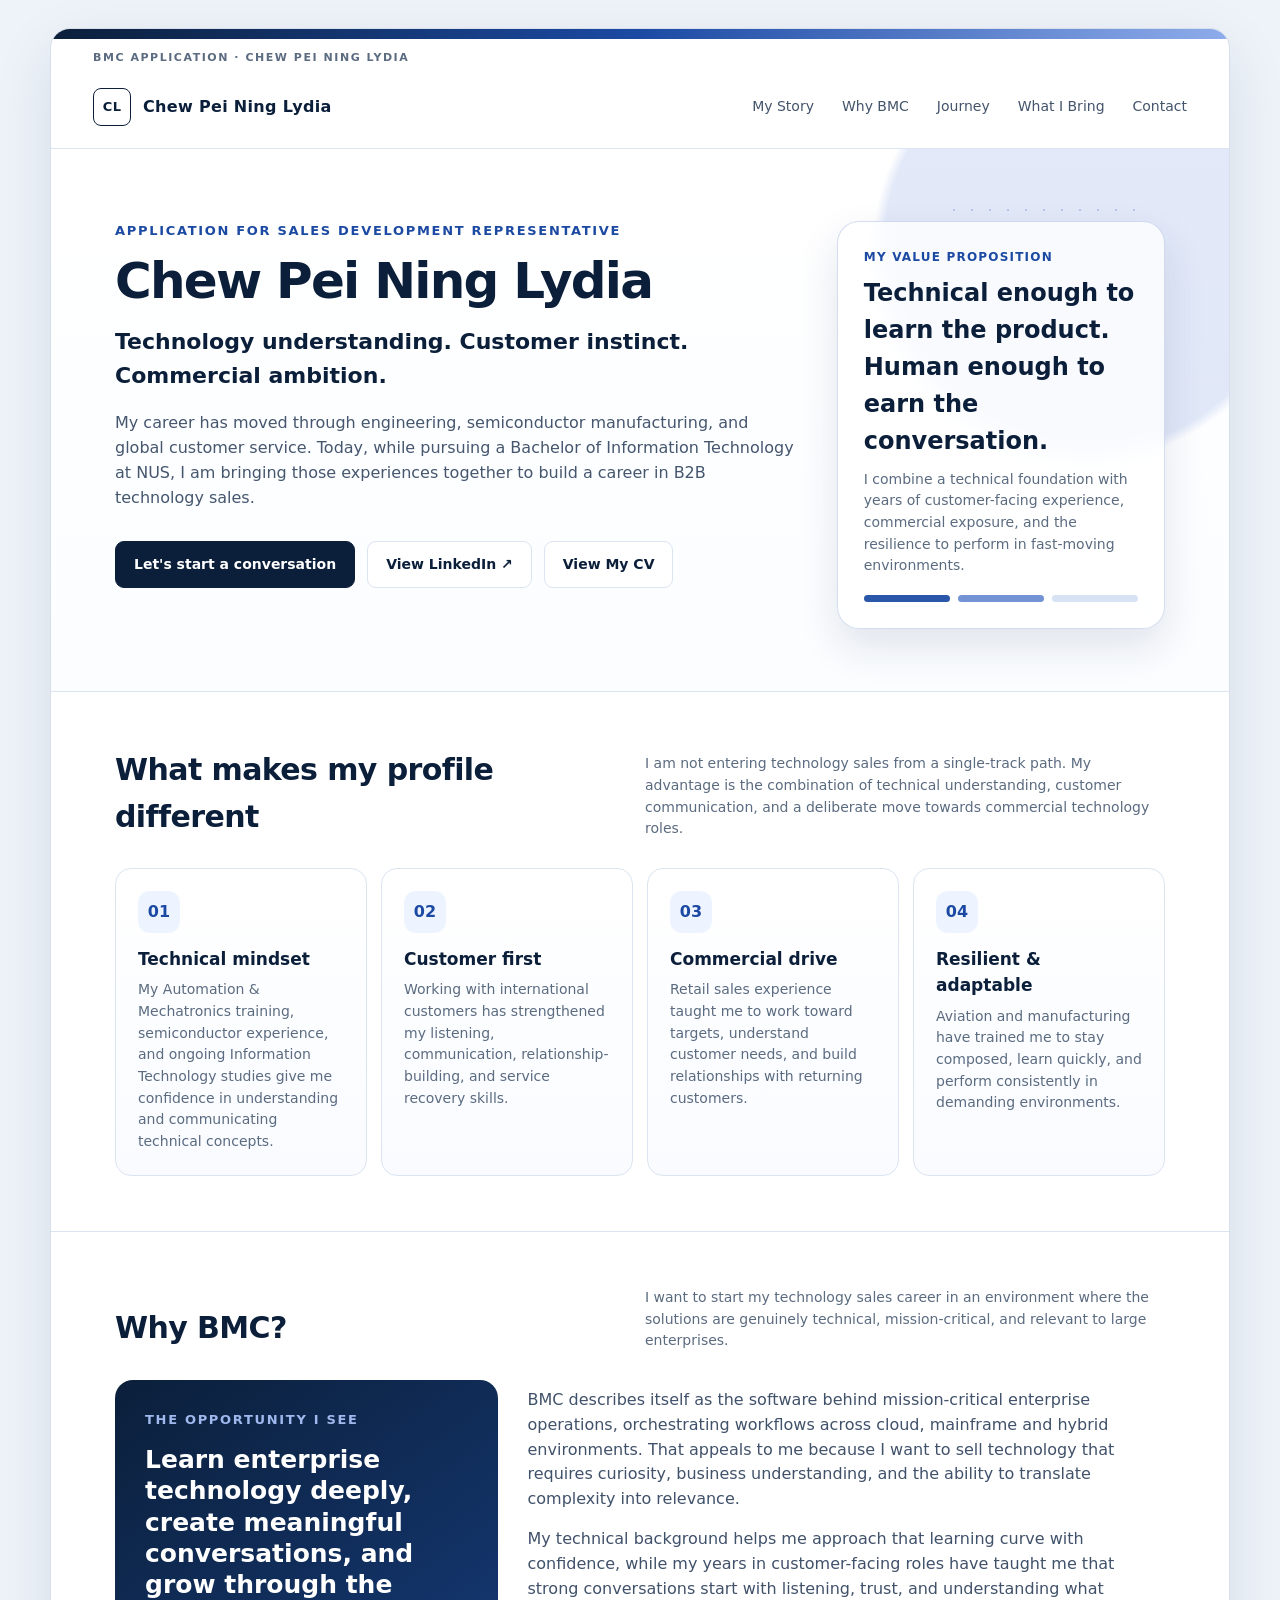
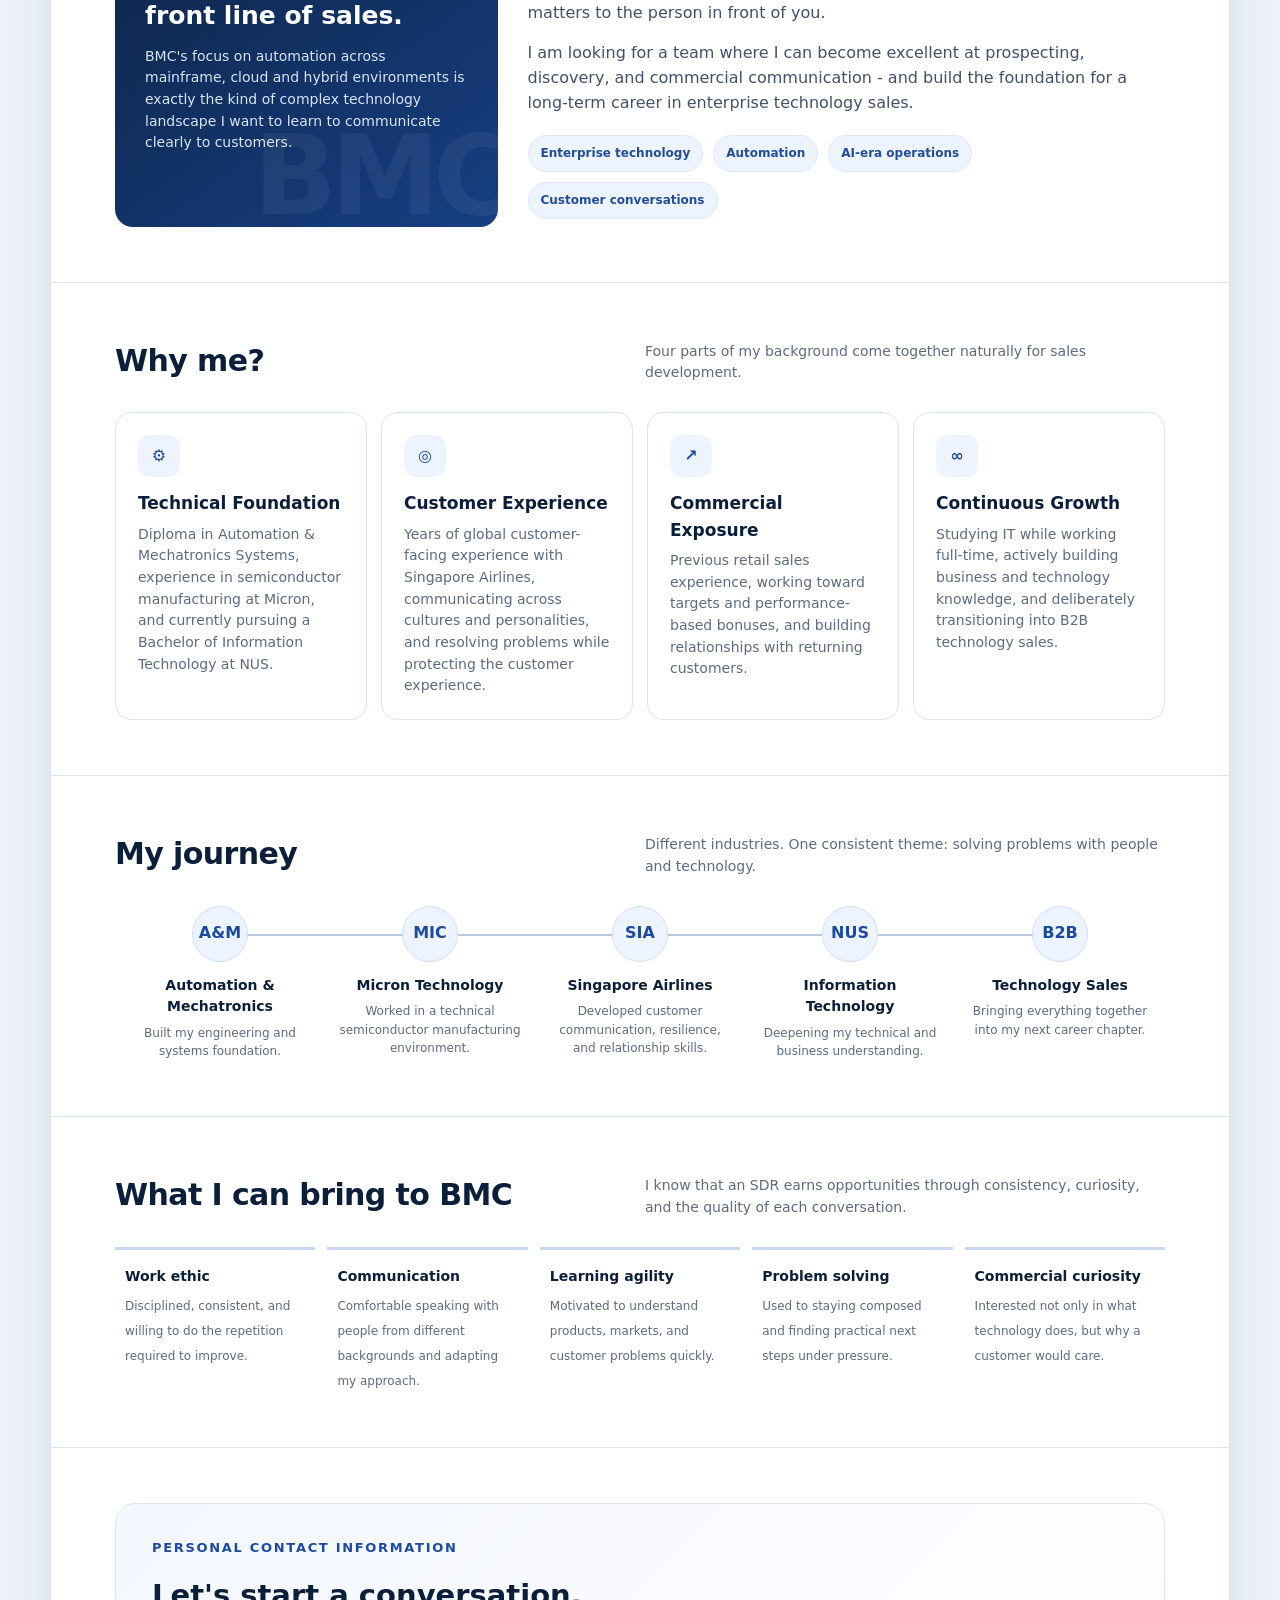
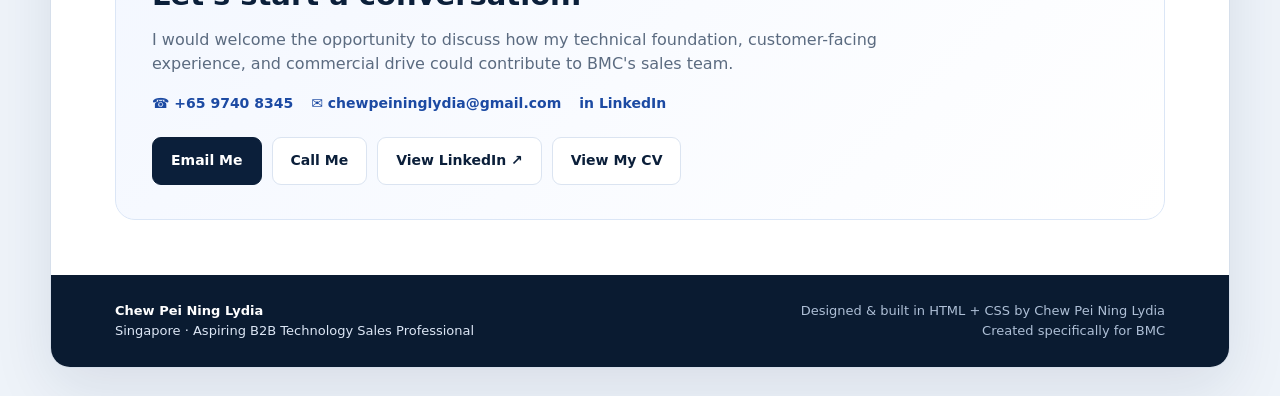
==== index.html @ 30082d0d "Add files via upload" ====
<!DOCTYPE html>
<html lang="en">
<head>
<meta charset="UTF-8" />
<meta name="viewport" content="width=device-width, initial-scale=1.0" />
<title>BMC Application | Chew Pei Ning Lydia</title>
<link rel="stylesheet" href="styles.css" />
</head>
<body>
<div class="page">
  <div class="topbar"></div>
  <div style="padding:10px 42px 0;font-size:11px;font-weight:800;letter-spacing:.14em;text-transform:uppercase;color:#5b6b80">BMC Application · Chew Pei Ning Lydia</div>
  <nav>
    <div class="brand"><div class="monogram">CL</div><span>Chew Pei Ning Lydia</span></div>
    <div class="navlinks"><a href="#story">My Story</a><a href="#bmc">Why BMC</a><a href="#journey">Journey</a><a href="#bring">What I Bring</a><a href="#contact">Contact</a></div>
  </nav>

  <header class="hero">
    <div>
      <div class="eyebrow">Application for Sales Development Representative</div>
      <h1>Chew Pei Ning Lydia</h1>
      <div class="tagline">Technology understanding. Customer instinct. Commercial ambition.</div>
      <p class="lead">My career has moved through engineering, semiconductor manufacturing, and global customer service. Today, while pursuing a Bachelor of Information Technology at NUS, I am bringing those experiences together to build a career in B2B technology sales.</p>
      <div class="actions">
        <a class="btn primary" href="#contact">Let's start a conversation</a>
        <a class="btn" href="https://www.linkedin.com/in/chew-pei-ning-lydia-b86428143" target="_blank" rel="noopener noreferrer">View LinkedIn ↗</a>
        <a class="btn" href="assets/Chew Pei Ning Lydia CV.pdf" target="_blank" rel="noopener noreferrer">View My CV</a>
      </div>
    </div>
    <aside class="hero-card">
      <div class="small">My value proposition</div>
      <h3>Technical enough to learn the product. Human enough to earn the conversation.</h3>
      <p>I combine a technical foundation with years of customer-facing experience, commercial exposure, and the resilience to perform in fast-moving environments.</p>
      <div class="signal"><span></span><span></span><span></span></div>
    </aside>
  </header>

  <section id="story">
    <div class="section-title"><h2>What makes my profile different</h2><p>I am not entering technology sales from a single-track path. My advantage is the combination of technical understanding, customer communication, and a deliberate move towards commercial technology roles.</p></div>
    <div class="values">
      <div class="value"><div class="icon">01</div><h3>Technical mindset</h3><p>My Automation &amp; Mechatronics training, semiconductor experience, and ongoing Information Technology studies give me confidence in understanding and communicating technical concepts.</p></div>
      <div class="value"><div class="icon">02</div><h3>Customer first</h3><p>Working with international customers has strengthened my listening, communication, relationship-building, and service recovery skills.</p></div>
      <div class="value"><div class="icon">03</div><h3>Commercial drive</h3><p>Retail sales experience taught me to work toward targets, understand customer needs, and build relationships with returning customers.</p></div>
      <div class="value"><div class="icon">04</div><h3>Resilient &amp; adaptable</h3><p>Aviation and manufacturing have trained me to stay composed, learn quickly, and perform consistently in demanding environments.</p></div>
    </div>
  </section>

  <section id="bmc">
    <div class="section-title"><h2>Why BMC?</h2><p>I want to start my technology sales career in an environment where the solutions are genuinely technical, mission-critical, and relevant to large enterprises.</p></div>
    <div class="why">
      <div class="quote-card">
        <div class="eyebrow" style="color:#9fb9ef">The opportunity I see</div>
        <div class="big">Learn enterprise technology deeply, create meaningful conversations, and grow through the front line of sales.</div>
        <p>BMC's focus on automation across mainframe, cloud and hybrid environments is exactly the kind of complex technology landscape I want to learn to communicate clearly to customers.</p>
      </div>
      <div class="why-copy">
        <p>BMC describes itself as the software behind mission-critical enterprise operations, orchestrating workflows across cloud, mainframe and hybrid environments. That appeals to me because I want to sell technology that requires curiosity, business understanding, and the ability to translate complexity into relevance.</p>
        <p>My technical background helps me approach that learning curve with confidence, while my years in customer-facing roles have taught me that strong conversations start with listening, trust, and understanding what matters to the person in front of you.</p>
        <p>I am looking for a team where I can become excellent at prospecting, discovery, and commercial communication - and build the foundation for a long-term career in enterprise technology sales.</p>
        <div class="pill-row"><span class="pill">Enterprise technology</span><span class="pill">Automation</span><span class="pill">AI-era operations</span><span class="pill">Customer conversations</span></div>
      </div>
    </div>
  </section>

  <section>
    <div class="section-title"><h2>Why me?</h2><p>Four parts of my background come together naturally for sales development.</p></div>
    <div class="cards">
      <div class="card"><div class="icon">⚙</div><h3>Technical Foundation</h3><p>Diploma in Automation &amp; Mechatronics Systems, experience in semiconductor manufacturing at Micron, and currently pursuing a Bachelor of Information Technology at NUS.</p></div>
      <div class="card"><div class="icon">◎</div><h3>Customer Experience</h3><p>Years of global customer-facing experience with Singapore Airlines, communicating across cultures and personalities, and resolving problems while protecting the customer experience.</p></div>
      <div class="card"><div class="icon">↗</div><h3>Commercial Exposure</h3><p>Previous retail sales experience, working toward targets and performance-based bonuses, and building relationships with returning customers.</p></div>
      <div class="card"><div class="icon">∞</div><h3>Continuous Growth</h3><p>Studying IT while working full-time, actively building business and technology knowledge, and deliberately transitioning into B2B technology sales.</p></div>
    </div>
  </section>

  <section id="journey">
    <div class="section-title"><h2>My journey</h2><p>Different industries. One consistent theme: solving problems with people and technology.</p></div>
    <div class="journey">
      <div class="step"><div class="dot">A&amp;M</div><h4>Automation &amp; Mechatronics</h4><p>Built my engineering and systems foundation.</p></div>
      <div class="step"><div class="dot">MIC</div><h4>Micron Technology</h4><p>Worked in a technical semiconductor manufacturing environment.</p></div>
      <div class="step"><div class="dot">SIA</div><h4>Singapore Airlines</h4><p>Developed customer communication, resilience, and relationship skills.</p></div>
      <div class="step"><div class="dot">NUS</div><h4>Information Technology</h4><p>Deepening my technical and business understanding.</p></div>
      <div class="step"><div class="dot">B2B</div><h4>Technology Sales</h4><p>Bringing everything together into my next career chapter.</p></div>
    </div>
  </section>

  <section id="bring">
    <div class="section-title"><h2>What I can bring to BMC</h2><p>I know that an SDR earns opportunities through consistency, curiosity, and the quality of each conversation.</p></div>
    <div class="bring">
      <div><strong>Work ethic</strong><span>Disciplined, consistent, and willing to do the repetition required to improve.</span></div>
      <div><strong>Communication</strong><span>Comfortable speaking with people from different backgrounds and adapting my approach.</span></div>
      <div><strong>Learning agility</strong><span>Motivated to understand products, markets, and customer problems quickly.</span></div>
      <div><strong>Problem solving</strong><span>Used to staying composed and finding practical next steps under pressure.</span></div>
      <div><strong>Commercial curiosity</strong><span>Interested not only in what technology does, but why a customer would care.</span></div>
    </div>
  </section>

  <section id="contact">
    <div class="closing">
      <div>
        <div class="eyebrow">Personal contact information</div>
        <h2>Let's start a conversation.</h2>
        <p>I would welcome the opportunity to discuss how my technical foundation, customer-facing experience, and commercial drive could contribute to BMC's sales team.</p>
        <div class="contact-details">
          <a href="tel:+6597408345" aria-label="Call Chew Pei Ning Lydia">☎ +65 9740 8345</a>
          <a href="mailto:chewpeininglydia@gmail.com?subject=BMC%20Sales%20Development%20-%20Chew%20Pei%20Ning%20Lydia" aria-label="Email Chew Pei Ning Lydia">✉ chewpeininglydia@gmail.com</a>
          <a href="https://www.linkedin.com/in/chew-pei-ning-lydia-b86428143" target="_blank" rel="noopener noreferrer">in LinkedIn</a>
        </div>
        <div class="contact-actions">
          <a class="btn primary" href="mailto:chewpeininglydia@gmail.com?subject=BMC%20Sales%20Development%20-%20Chew%20Pei%20Ning%20Lydia">Email Me</a>
          <a class="btn" href="tel:+6597408345">Call Me</a>
          <a class="btn" href="https://www.linkedin.com/in/chew-pei-ning-lydia-b86428143" target="_blank" rel="noopener noreferrer">View LinkedIn ↗</a>
          <a class="btn" href="assets/Chew Pei Ning Lydia CV.pdf" target="_blank" rel="noopener noreferrer">View My CV</a>
        </div>
      </div>
    </div>
  </section>

  <footer>
    <div><strong>Chew Pei Ning Lydia</strong><br>Singapore · Aspiring B2B Technology Sales Professional</div>
    <div class="credit">Designed &amp; built in HTML + CSS by Chew Pei Ning Lydia<br>Created specifically for BMC</div>
  </footer>
</div>
</body>
</html>
---- styles.css ----
:root{
    --ink:#0b1f3a;
    --blue:#1c4aa3;
    --blue2:#5f83d8;
    --soft:#f5f8fd;
    --line:#dbe4f1;
    --muted:#5b6b80;
    --white:#ffffff;
  }
  *{box-sizing:border-box}
  html{scroll-behavior:smooth}
  body{margin:0;font-family:Inter,ui-sans-serif,system-ui,-apple-system,BlinkMacSystemFont,"Segoe UI",Arial,sans-serif;color:var(--ink);background:#eef3f9;line-height:1.55}
  a{color:inherit;text-decoration:none}
  .page{max-width:1180px;margin:28px auto;background:white;border:1px solid #d6dfeb;border-radius:20px;overflow:hidden;box-shadow:0 20px 60px rgba(16,41,79,.10)}
  .topbar{height:10px;background:linear-gradient(90deg,var(--ink),var(--blue),#8eaceb)}
  nav{display:flex;justify-content:space-between;align-items:center;padding:22px 42px;border-bottom:1px solid var(--line);position:relative;background:rgba(255,255,255,.96)}
  .brand{display:flex;align-items:center;gap:12px;font-weight:800;letter-spacing:.02em}
  .monogram{width:38px;height:38px;border:1.5px solid var(--ink);display:grid;place-items:center;border-radius:8px;font-size:13px}
  .navlinks{display:flex;gap:28px;font-size:14px;color:#43546b}
  .navlinks a:hover{color:var(--blue)}
  .hero{position:relative;display:grid;grid-template-columns:1.35fr .65fr;gap:40px;padding:72px 64px 62px;overflow:hidden;background:
      radial-gradient(circle at 88% 18%, rgba(95,131,216,.18) 0 18%, transparent 19%),
      linear-gradient(180deg,#fff 0%,#fbfdff 100%)}
  .hero:after{content:"";position:absolute;right:8%;top:52px;width:190px;height:190px;background-image:radial-gradient(#6688d2 1.2px,transparent 1.2px);background-size:18px 18px;opacity:.35;z-index:0}
  .hero > *{position:relative;z-index:1}
  .eyebrow{font-size:13px;font-weight:800;letter-spacing:.13em;color:var(--blue);text-transform:uppercase;margin-bottom:14px}
  h1{font-size:50px;line-height:1.04;margin:0 0 18px;letter-spacing:-.035em}
  .tagline{font-size:22px;font-weight:700;margin-bottom:18px;max-width:700px}
  .lead{max-width:720px;color:#45566e;font-size:16px}
  .actions{display:flex;gap:12px;margin-top:30px;flex-wrap:wrap}
  .btn{padding:12px 18px;border-radius:9px;border:1px solid var(--line);font-weight:700;font-size:14px;background:#fff;display:inline-flex;align-items:center;justify-content:center;gap:8px;transition:transform .2s ease,box-shadow .2s ease,border-color .2s ease}.btn:hover{transform:translateY(-2px);box-shadow:0 10px 24px rgba(16,41,79,.12);border-color:#b8c9e3}
  .btn.primary{background:var(--ink);color:#fff;border-color:var(--ink)}
  .hero-card{align-self:center;background:rgba(255,255,255,.78);backdrop-filter:blur(9px);border:1px solid rgba(123,151,206,.32);border-radius:22px;padding:26px;box-shadow:0 18px 40px rgba(22,53,102,.12)}
  .hero-card .small{font-size:12px;letter-spacing:.1em;text-transform:uppercase;color:var(--blue);font-weight:800}
  .hero-card h3{font-size:24px;margin:8px 0 8px}
  .hero-card p{margin:0;color:var(--muted);font-size:14px}
  .hero-card .signal{display:grid;grid-template-columns:repeat(3,1fr);gap:8px;margin-top:18px}
  .signal span{height:7px;border-radius:999px;background:#d7e2f5}.signal span:nth-child(1){background:#2a57aa}.signal span:nth-child(2){background:#7493d5}
  section{padding:55px 64px;border-top:1px solid var(--line)}
  .section-title{display:flex;align-items:end;justify-content:space-between;gap:20px;margin-bottom:28px}
  .section-title h2{font-size:30px;margin:0;letter-spacing:-.02em}
  .section-title p{margin:0;color:var(--muted);max-width:520px;font-size:14px}
  .values{display:grid;grid-template-columns:repeat(4,1fr);gap:14px}
  .value{padding:22px;border:1px solid var(--line);border-radius:16px;background:linear-gradient(180deg,#fff,#f9fbff)}
  .icon{width:42px;height:42px;border-radius:12px;background:#eef4ff;color:var(--blue);display:grid;place-items:center;font-weight:900;margin-bottom:13px}
  .value h3,.card h3{margin:0 0 7px;font-size:17px}
  .value p,.card p{margin:0;color:var(--muted);font-size:14px}
  .why{display:grid;grid-template-columns:.75fr 1.25fr;gap:30px;align-items:stretch}
  .quote-card{background:linear-gradient(145deg,#0b1f3a,#173f83);color:#fff;border-radius:18px;padding:30px;position:relative;overflow:hidden}
  .quote-card:after{content:"BMC";position:absolute;right:-10px;bottom:-35px;font-size:110px;font-weight:900;color:rgba(255,255,255,.055);letter-spacing:-.06em}
  .quote-card .big{font-size:25px;line-height:1.25;font-weight:750;margin:14px 0}
  .quote-card p{color:#d8e4f7;font-size:14px}
  .why-copy{padding:8px 0}
  .why-copy p{color:#40516a;margin:0 0 15px}
  .pill-row{display:flex;gap:10px;flex-wrap:wrap;margin-top:20px}
  .pill{padding:8px 12px;border-radius:999px;background:#eef4ff;border:1px solid #dce7f8;color:#244d97;font-size:12px;font-weight:700}
  .cards{display:grid;grid-template-columns:repeat(4,1fr);gap:14px}
  .card{border:1px solid var(--line);border-radius:16px;padding:22px;background:#fff}
  .card ul{padding-left:18px;margin:10px 0 0;color:var(--muted);font-size:13px}
  .card li{margin:7px 0}
  .journey{display:grid;grid-template-columns:repeat(5,1fr);gap:0;position:relative;margin-top:18px}
  .journey:before{content:"";position:absolute;left:8%;right:8%;top:28px;height:2px;background:#b7c7df}
  .step{text-align:center;position:relative;padding:0 12px}
  .dot{width:56px;height:56px;border-radius:50%;background:#eef4ff;border:1px solid #cfe0f7;display:grid;place-items:center;margin:0 auto 13px;font-weight:900;color:var(--blue);position:relative;z-index:1}
  .step h4{margin:0 0 6px;font-size:14px}.step p{font-size:12px;color:var(--muted);margin:0}
  .bring{display:grid;grid-template-columns:repeat(5,1fr);gap:12px}
  .bring div{border-top:3px solid #c8d8f4;padding:16px 10px 0}
  .bring strong{display:block;font-size:14px;margin-bottom:6px}.bring span{font-size:12px;color:var(--muted)}
  .closing{background:linear-gradient(135deg,#f3f7ff,#fff);border:1px solid #dbe6f6;border-radius:20px;padding:34px 36px;display:grid;grid-template-columns:1fr auto;gap:25px;align-items:center}
  .closing h2{margin:0 0 10px;font-size:29px}.closing p{margin:0;color:var(--muted);max-width:740px}.contact-actions{display:flex;gap:10px;flex-wrap:wrap;margin-top:22px}.contact-details{display:flex;gap:18px;flex-wrap:wrap;margin-top:16px;font-size:14px;color:#40516a}.contact-details a{font-weight:700;color:var(--blue)}.contact-details a:hover{text-decoration:underline}
  footer{padding:26px 64px;background:#0a1b31;color:#dce6f5;display:flex;justify-content:space-between;gap:20px;align-items:center;font-size:13px}
  footer strong{color:white}
  .credit{color:#aebfd6;text-align:right}
  @media(max-width:900px){.navlinks{display:none}.hero{grid-template-columns:1fr;padding:50px 28px}.hero-card{max-width:520px}.values,.cards{grid-template-columns:repeat(2,1fr)}.why{grid-template-columns:1fr}.journey{grid-template-columns:1fr;gap:22px}.journey:before{display:none}.bring{grid-template-columns:1fr 1fr}section{padding:45px 28px}footer{padding:24px 28px;flex-direction:column;align-items:flex-start}.credit{text-align:left}}
  @media(max-width:560px){h1{font-size:38px}.values,.cards,.bring{grid-template-columns:1fr}.closing{grid-template-columns:1fr}.section-title{display:block}.section-title p{margin-top:9px}}
  @media print{
    body{background:#fff}
    .page{margin:0;max-width:none;border:0;border-radius:0;box-shadow:none}
    nav{position:static}
    .actions{display:none}
    .hero{padding-top:46px;padding-bottom:46px}
    section{padding-top:38px;padding-bottom:38px;break-inside:avoid}
    .value,.card,.quote-card,.closing{break-inside:avoid}
    @page{size:A4;margin:8mm}
  }
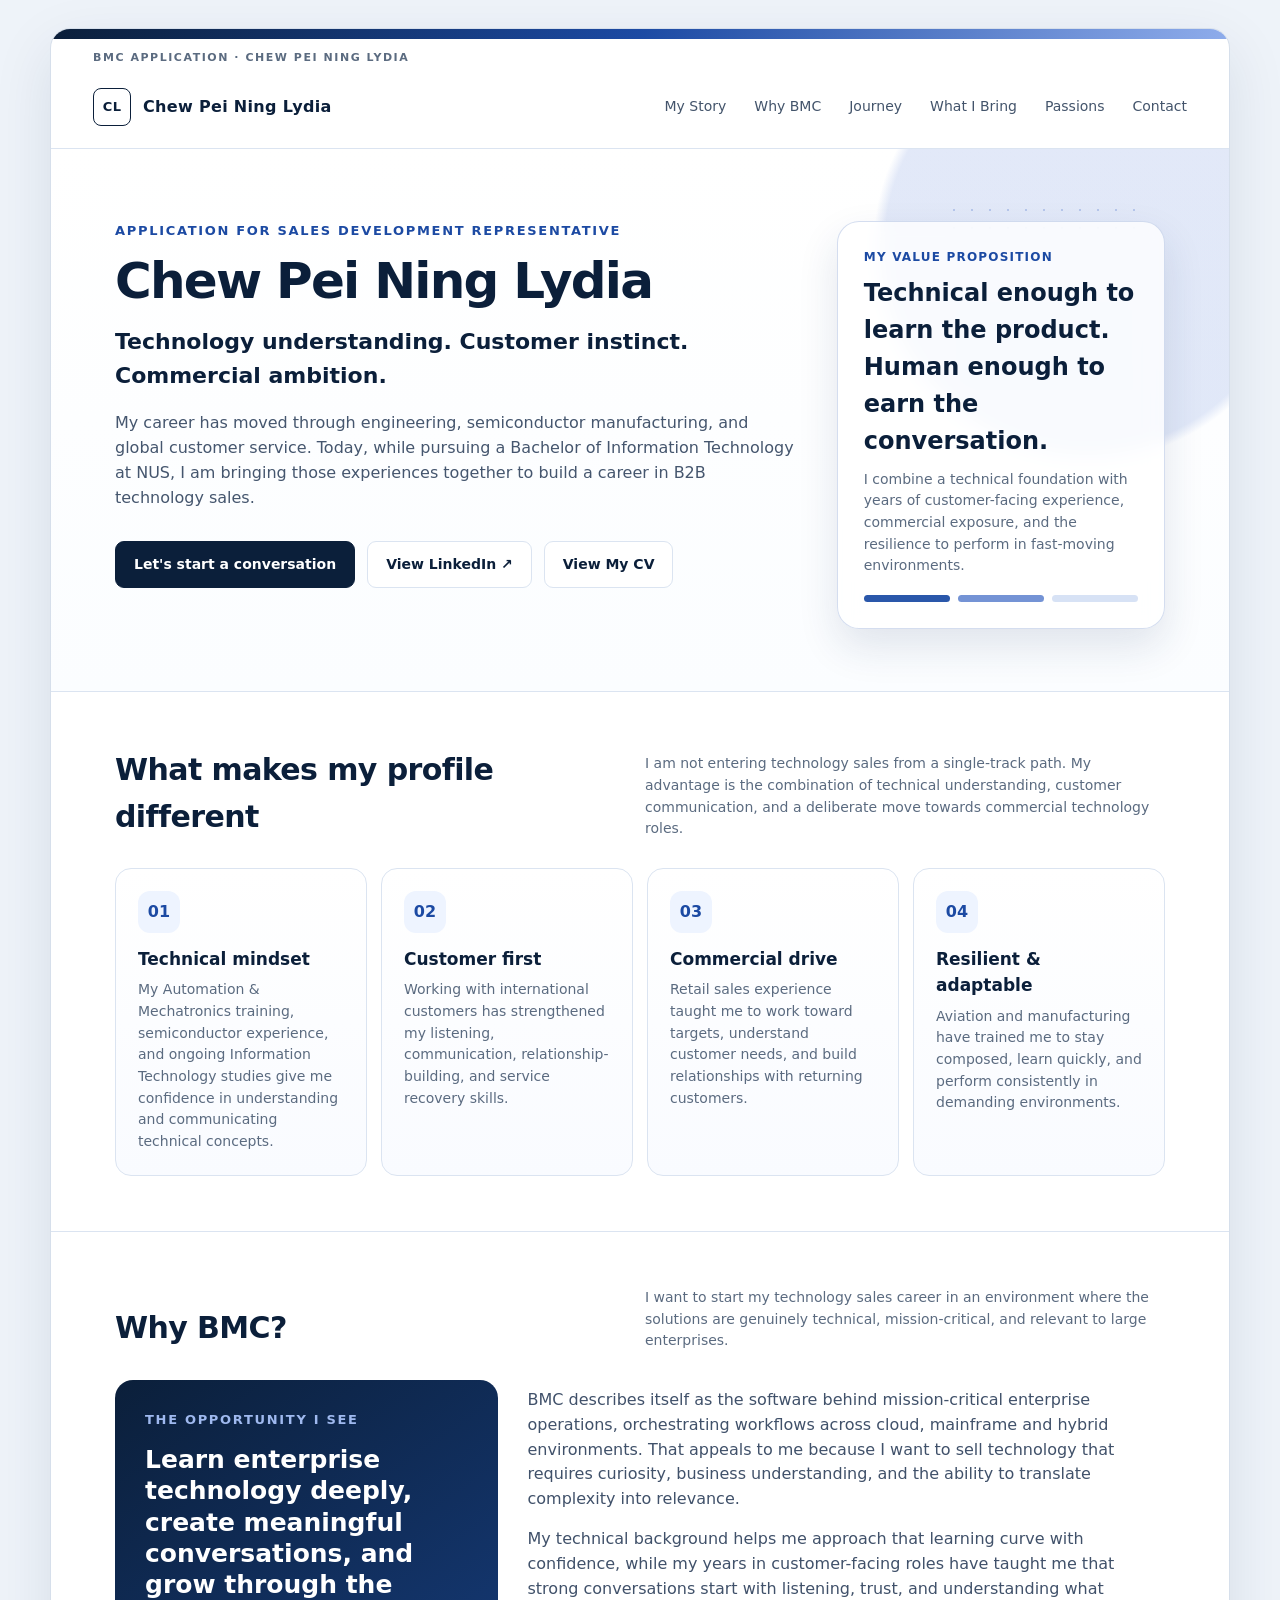
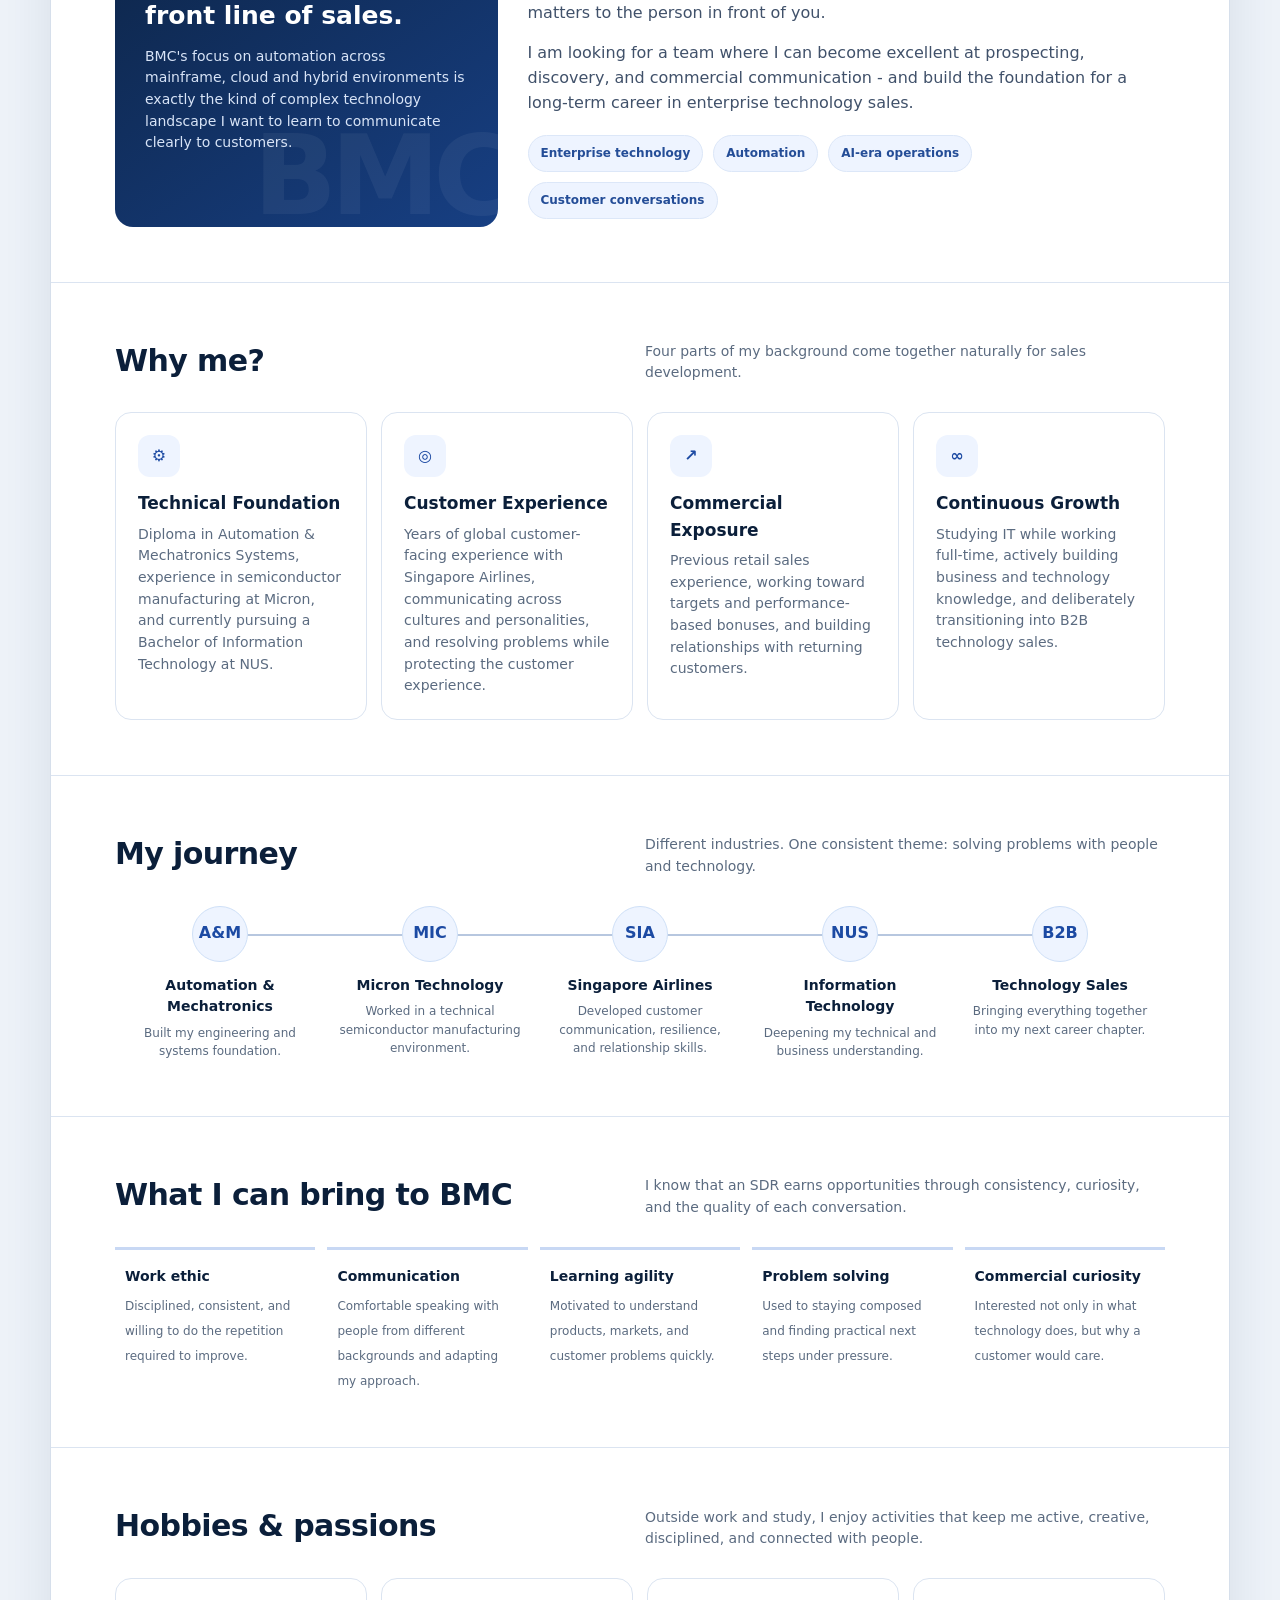
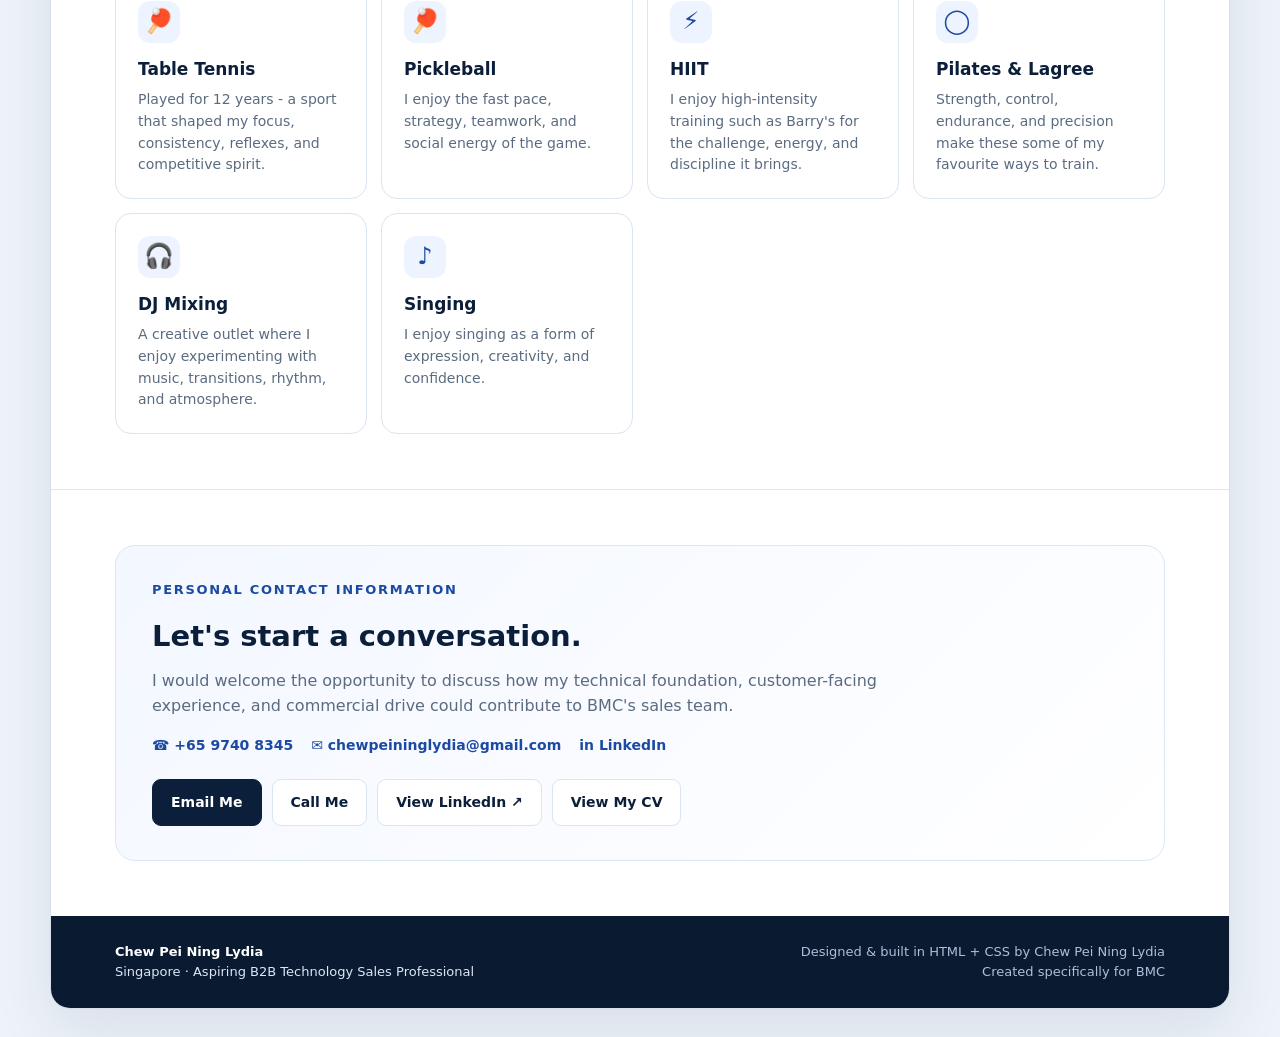
==== commit ec2348ee: "Passion and Hobbies, update to referees" ====
--- a/index.html
+++ b/index.html
@@ -12,7 +12,7 @@
   <div style="padding:10px 42px 0;font-size:11px;font-weight:800;letter-spacing:.14em;text-transform:uppercase;color:#5b6b80">BMC Application · Chew Pei Ning Lydia</div>
   <nav>
     <div class="brand"><div class="monogram">CL</div><span>Chew Pei Ning Lydia</span></div>
-    <div class="navlinks"><a href="#story">My Story</a><a href="#bmc">Why BMC</a><a href="#journey">Journey</a><a href="#bring">What I Bring</a><a href="#contact">Contact</a></div>
+    <div class="navlinks"><a href="#story">My Story</a><a href="#bmc">Why BMC</a><a href="#journey">Journey</a><a href="#bring">What I Bring</a><a href="#passions">Passions</a><a href="#contact">Contact</a></div>
   </nav>
 
   <header class="hero">
@@ -94,6 +94,22 @@
     </div>
   </section>
 
+
+  <section id="passions">
+    <div class="section-title">
+      <h2>Hobbies &amp; passions</h2>
+      <p>Outside work and study, I enjoy activities that keep me active, creative, disciplined, and connected with people.</p>
+    </div>
+    <div class="cards passions-grid">
+      <div class="card"><div class="icon">🏓</div><h3>Table Tennis</h3><p>Played for 12 years - a sport that shaped my focus, consistency, reflexes, and competitive spirit.</p></div>
+      <div class="card"><div class="icon">🏓</div><h3>Pickleball</h3><p>I enjoy the fast pace, strategy, teamwork, and social energy of the game.</p></div>
+      <div class="card"><div class="icon">⚡</div><h3>HIIT</h3><p>I enjoy high-intensity training such as Barry's for the challenge, energy, and discipline it brings.</p></div>
+      <div class="card"><div class="icon">◯</div><h3>Pilates &amp; Lagree</h3><p>Strength, control, endurance, and precision make these some of my favourite ways to train.</p></div>
+      <div class="card"><div class="icon">🎧</div><h3>DJ Mixing</h3><p>A creative outlet where I enjoy experimenting with music, transitions, rhythm, and atmosphere.</p></div>
+      <div class="card"><div class="icon">♪</div><h3>Singing</h3><p>I enjoy singing as a form of expression, creativity, and confidence.</p></div>
+    </div>
+  </section>
+
   <section id="contact">
     <div class="closing">
       <div>
--- a/styles.css
+++ b/styles.css
@@ -83,3 +83,7 @@
     .value,.card,.quote-card,.closing{break-inside:avoid}
     @page{size:A4;margin:8mm}
   }
+
+/* Hobbies & Passions */
+.passions-grid .card { min-height: 190px; }
+.passions-grid .icon { font-size: 24px; }
